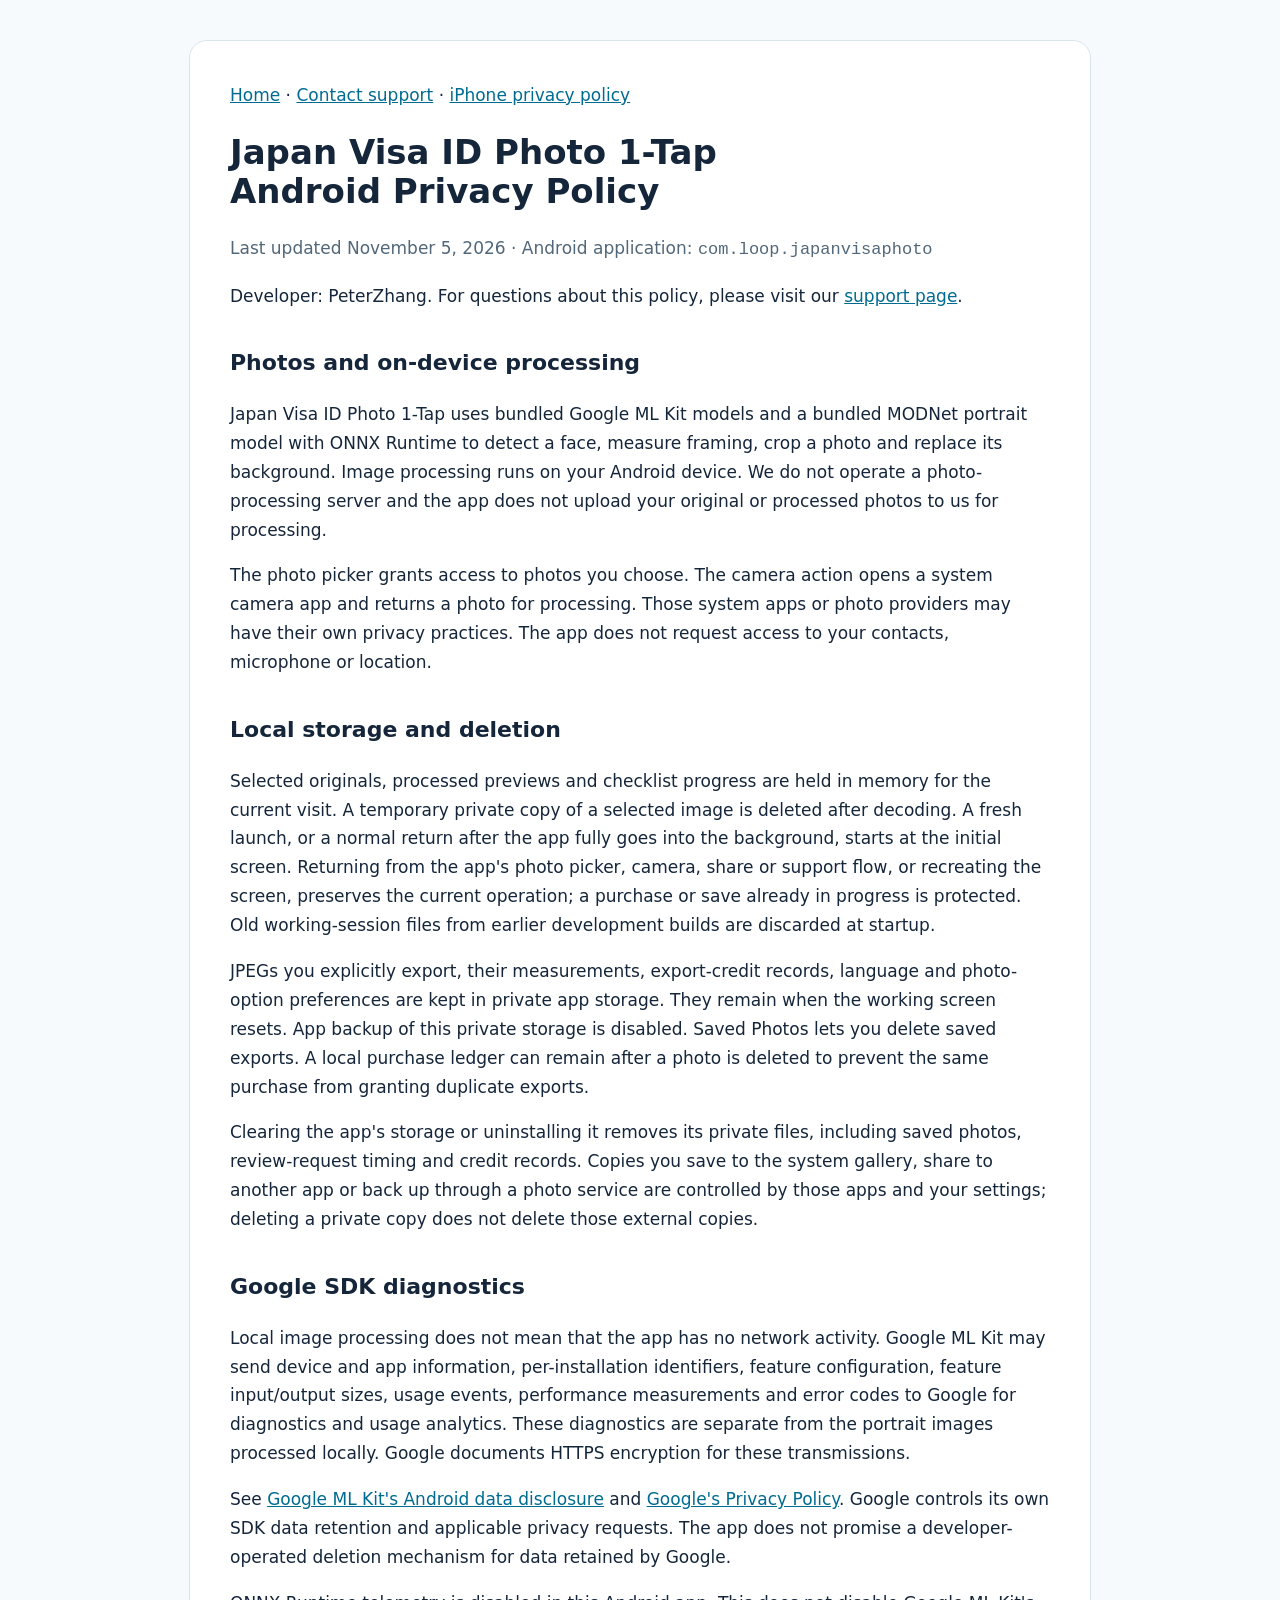
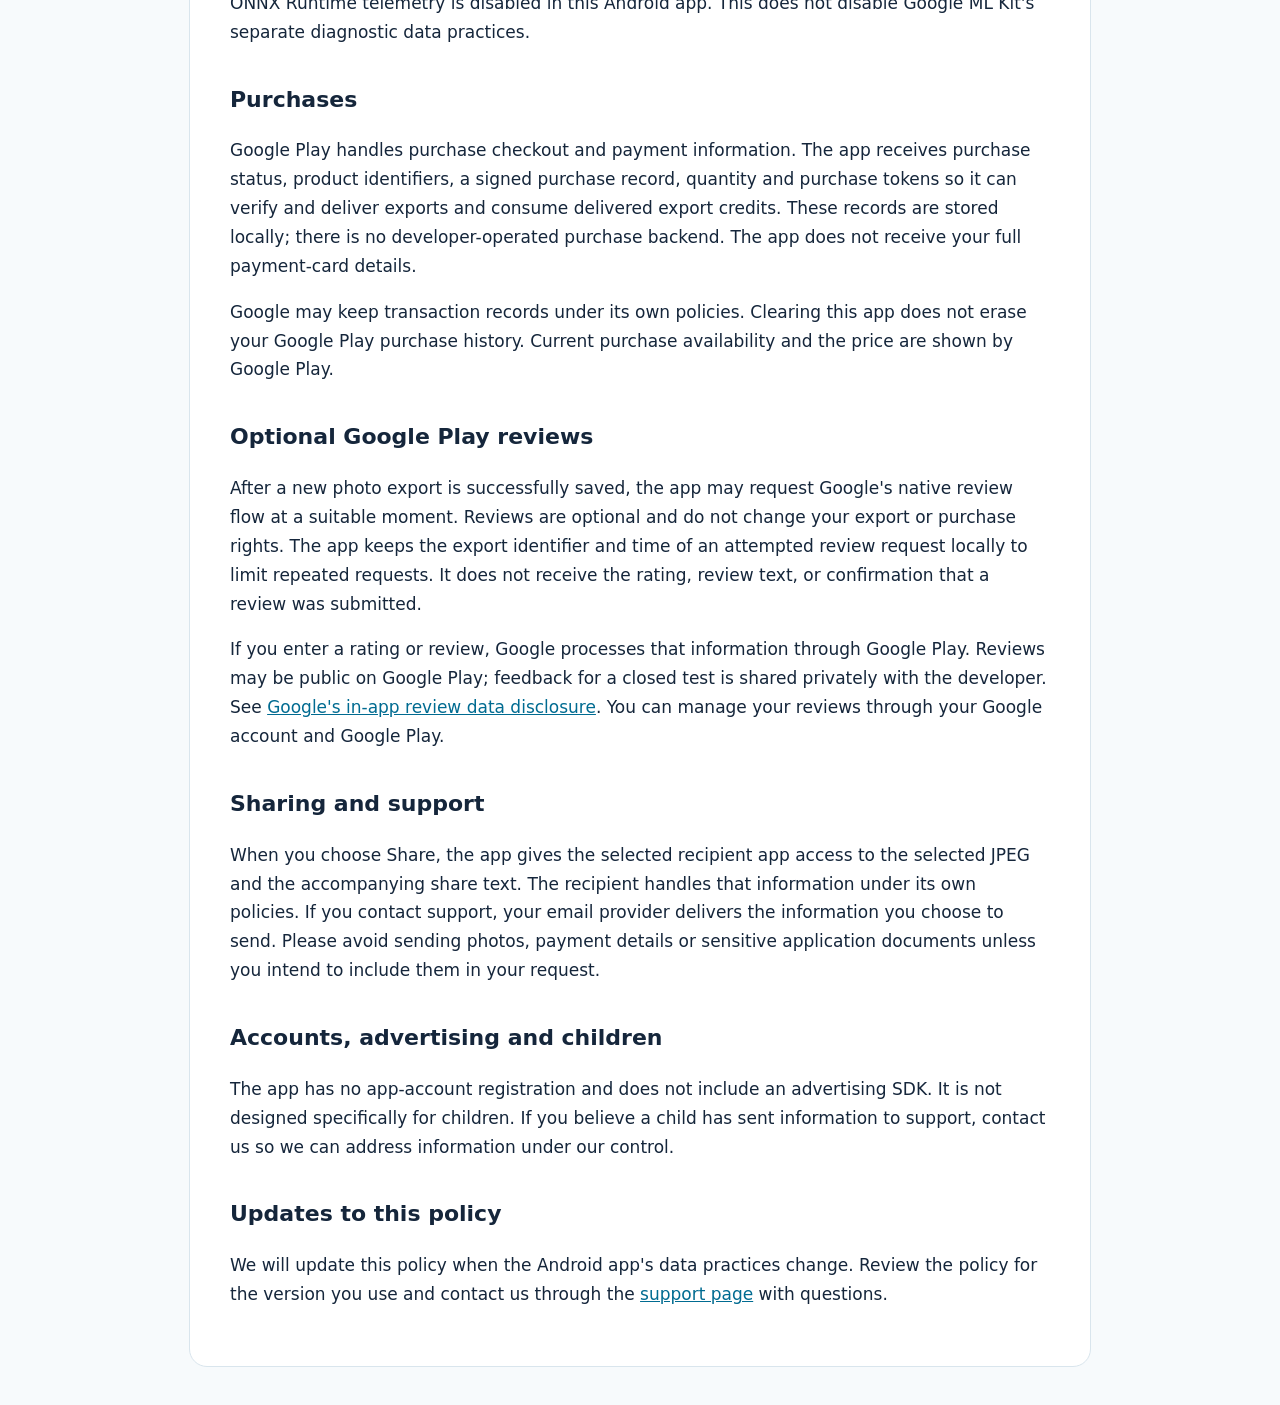
==== privacy-android.html @ f91da4f9 "Publish localized support and current Android privacy policy" ====
<!doctype html>
<html lang="en">
<head>
<meta charset="utf-8">
<meta name="viewport" content="width=device-width,initial-scale=1">
<title>Android Privacy Policy | Japan Visa ID Photo 1-Tap</title>
<meta name="description" content="Android privacy policy for Japan Visa ID Photo 1-Tap: local photo processing, saved exports, SDK diagnostics, purchases and optional reviews.">
<style>
body{font:17px/1.7 system-ui,sans-serif;color:#15263b;background:#f7fafc;margin:0;padding:40px 24px}main{max-width:820px;margin:auto;background:white;padding:40px;border:1px solid #d9e5ed;border-radius:18px}h1{line-height:1.15}h2{font-size:22px;margin-top:34px}a{color:#006b91}.muted{color:#526779}code{overflow-wrap:anywhere}@media(max-width:600px){body{padding:16px}main{padding:24px}}
</style>
</head>
<body><main>
<nav aria-label="Related pages"><a href="/">Home</a> · <a href="/support.html#en">Contact support</a> · <a href="/privacy.html">iPhone privacy policy</a></nav>
<h1>Japan Visa ID Photo 1-Tap<br>Android Privacy Policy</h1>
<p class="muted">Last updated November 5, 2026 · Android application: <code>com.loop.japanvisaphoto</code></p>
<p>Developer: PeterZhang. For questions about this policy, please visit our <a href="/support.html#en">support page</a>.</p>
<h2>Photos and on-device processing</h2>
<p>Japan Visa ID Photo 1-Tap uses bundled Google ML Kit models and a bundled MODNet portrait model with ONNX Runtime to detect a face, measure framing, crop a photo and replace its background. Image processing runs on your Android device. We do not operate a photo-processing server and the app does not upload your original or processed photos to us for processing.</p>
<p>The photo picker grants access to photos you choose. The camera action opens a system camera app and returns a photo for processing. Those system apps or photo providers may have their own privacy practices. The app does not request access to your contacts, microphone or location.</p>
<h2>Local storage and deletion</h2>
<p>Selected originals, processed previews and checklist progress are held in memory for the current visit. A temporary private copy of a selected image is deleted after decoding. A fresh launch, or a normal return after the app fully goes into the background, starts at the initial screen. Returning from the app's photo picker, camera, share or support flow, or recreating the screen, preserves the current operation; a purchase or save already in progress is protected. Old working-session files from earlier development builds are discarded at startup.</p>
<p>JPEGs you explicitly export, their measurements, export-credit records, language and photo-option preferences are kept in private app storage. They remain when the working screen resets. App backup of this private storage is disabled. Saved Photos lets you delete saved exports. A local purchase ledger can remain after a photo is deleted to prevent the same purchase from granting duplicate exports.</p>
<p>Clearing the app's storage or uninstalling it removes its private files, including saved photos, review-request timing and credit records. Copies you save to the system gallery, share to another app or back up through a photo service are controlled by those apps and your settings; deleting a private copy does not delete those external copies.</p>
<h2>Google SDK diagnostics</h2>
<p>Local image processing does not mean that the app has no network activity. Google ML Kit may send device and app information, per-installation identifiers, feature configuration, feature input/output sizes, usage events, performance measurements and error codes to Google for diagnostics and usage analytics. These diagnostics are separate from the portrait images processed locally. Google documents HTTPS encryption for these transmissions.</p>
<p>See <a href="https://developers.google.com/ml-kit/android-data-disclosure">Google ML Kit's Android data disclosure</a> and <a href="https://policies.google.com/privacy">Google's Privacy Policy</a>. Google controls its own SDK data retention and applicable privacy requests. The app does not promise a developer-operated deletion mechanism for data retained by Google.</p>
<p>ONNX Runtime telemetry is disabled in this Android app. This does not disable Google ML Kit's separate diagnostic data practices.</p>
<h2>Purchases</h2>
<p>Google Play handles purchase checkout and payment information. The app receives purchase status, product identifiers, a signed purchase record, quantity and purchase tokens so it can verify and deliver exports and consume delivered export credits. These records are stored locally; there is no developer-operated purchase backend. The app does not receive your full payment-card details.</p>
<p>Google may keep transaction records under its own policies. Clearing this app does not erase your Google Play purchase history. Current purchase availability and the price are shown by Google Play.</p>
<h2>Optional Google Play reviews</h2>
<p>After a new photo export is successfully saved, the app may request Google's native review flow at a suitable moment. Reviews are optional and do not change your export or purchase rights. The app keeps the export identifier and time of an attempted review request locally to limit repeated requests. It does not receive the rating, review text, or confirmation that a review was submitted.</p>
<p>If you enter a rating or review, Google processes that information through Google Play. Reviews may be public on Google Play; feedback for a closed test is shared privately with the developer. See <a href="https://developer.android.com/guide/playcore/in-app-review#data-safety">Google's in-app review data disclosure</a>. You can manage your reviews through your Google account and Google Play.</p>
<h2>Sharing and support</h2>
<p>When you choose Share, the app gives the selected recipient app access to the selected JPEG and the accompanying share text. The recipient handles that information under its own policies. If you contact support, your email provider delivers the information you choose to send. Please avoid sending photos, payment details or sensitive application documents unless you intend to include them in your request.</p>
<h2>Accounts, advertising and children</h2>
<p>The app has no app-account registration and does not include an advertising SDK. It is not designed specifically for children. If you believe a child has sent information to support, contact us so we can address information under our control.</p>
<h2>Updates to this policy</h2>
<p>We will update this policy when the Android app's data practices change. Review the policy for the version you use and contact us through the <a href="/support.html#en">support page</a> with questions.</p>
</main></body></html>
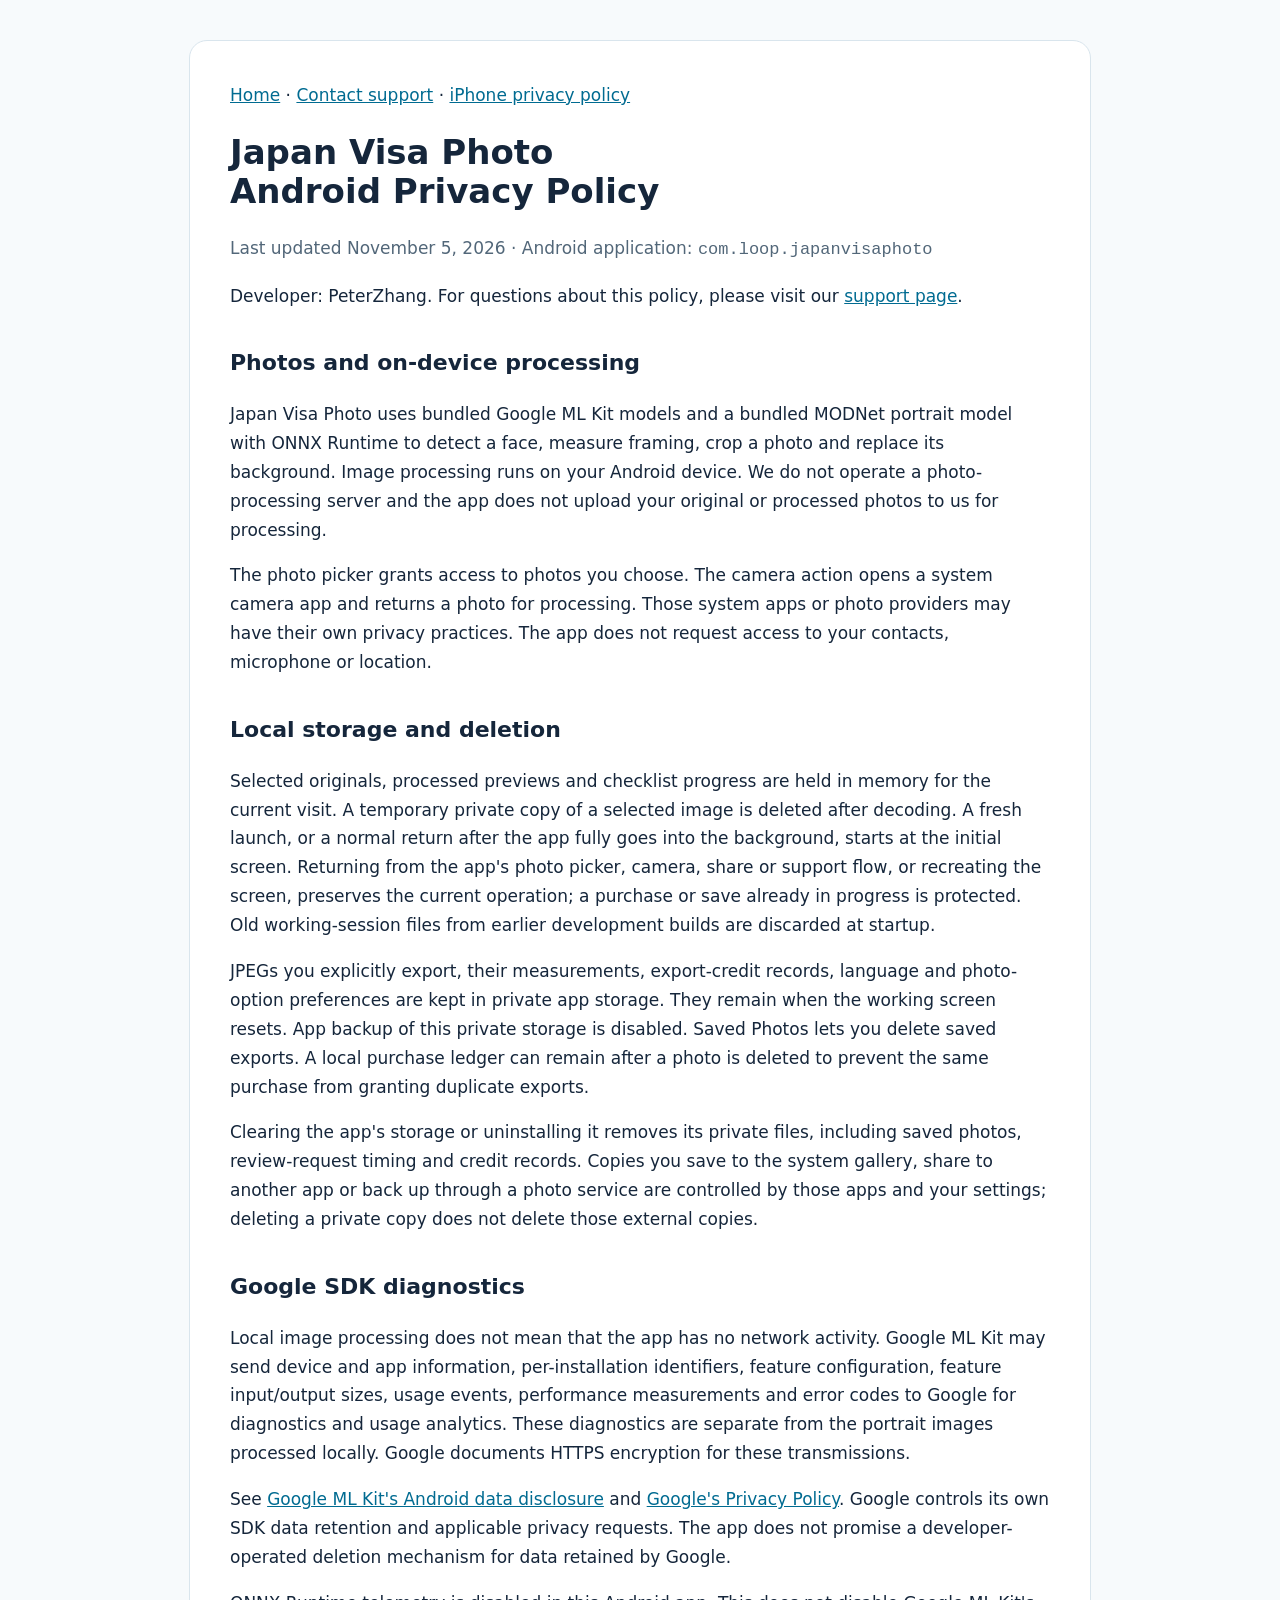
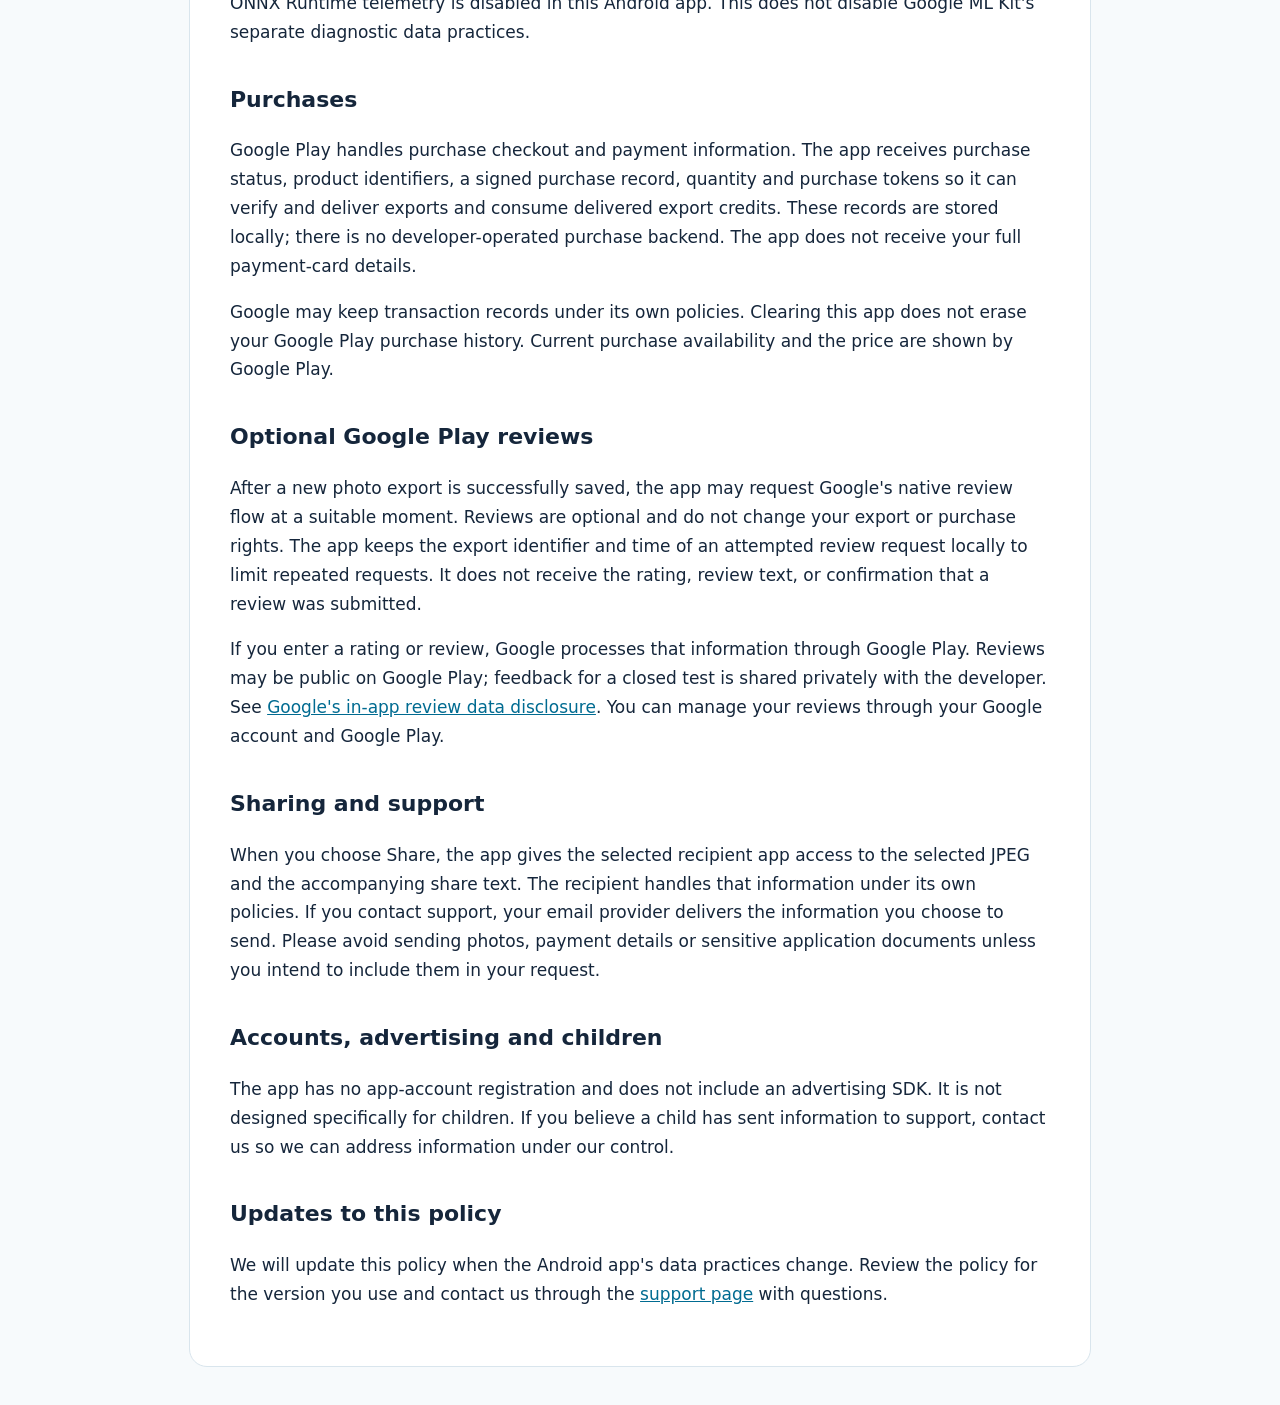
==== commit 75ceca1a: "Use the short Japan Visa Photo website brand" ====
--- a/privacy-android.html
+++ b/privacy-android.html
@@ -3,19 +3,19 @@
 <head>
 <meta charset="utf-8">
 <meta name="viewport" content="width=device-width,initial-scale=1">
-<title>Android Privacy Policy | Japan Visa ID Photo 1-Tap</title>
-<meta name="description" content="Android privacy policy for Japan Visa ID Photo 1-Tap: local photo processing, saved exports, SDK diagnostics, purchases and optional reviews.">
+<title>Android Privacy Policy | Japan Visa Photo</title>
+<meta name="description" content="Android privacy policy for Japan Visa Photo: local photo processing, saved exports, SDK diagnostics, purchases and optional reviews.">
 <style>
 body{font:17px/1.7 system-ui,sans-serif;color:#15263b;background:#f7fafc;margin:0;padding:40px 24px}main{max-width:820px;margin:auto;background:white;padding:40px;border:1px solid #d9e5ed;border-radius:18px}h1{line-height:1.15}h2{font-size:22px;margin-top:34px}a{color:#006b91}.muted{color:#526779}code{overflow-wrap:anywhere}@media(max-width:600px){body{padding:16px}main{padding:24px}}
 </style>
 </head>
 <body><main>
 <nav aria-label="Related pages"><a href="/">Home</a> · <a href="/support.html#en">Contact support</a> · <a href="/privacy.html">iPhone privacy policy</a></nav>
-<h1>Japan Visa ID Photo 1-Tap<br>Android Privacy Policy</h1>
+<h1>Japan Visa Photo<br>Android Privacy Policy</h1>
 <p class="muted">Last updated November 5, 2026 · Android application: <code>com.loop.japanvisaphoto</code></p>
 <p>Developer: PeterZhang. For questions about this policy, please visit our <a href="/support.html#en">support page</a>.</p>
 <h2>Photos and on-device processing</h2>
-<p>Japan Visa ID Photo 1-Tap uses bundled Google ML Kit models and a bundled MODNet portrait model with ONNX Runtime to detect a face, measure framing, crop a photo and replace its background. Image processing runs on your Android device. We do not operate a photo-processing server and the app does not upload your original or processed photos to us for processing.</p>
+<p>Japan Visa Photo uses bundled Google ML Kit models and a bundled MODNet portrait model with ONNX Runtime to detect a face, measure framing, crop a photo and replace its background. Image processing runs on your Android device. We do not operate a photo-processing server and the app does not upload your original or processed photos to us for processing.</p>
 <p>The photo picker grants access to photos you choose. The camera action opens a system camera app and returns a photo for processing. Those system apps or photo providers may have their own privacy practices. The app does not request access to your contacts, microphone or location.</p>
 <h2>Local storage and deletion</h2>
 <p>Selected originals, processed previews and checklist progress are held in memory for the current visit. A temporary private copy of a selected image is deleted after decoding. A fresh launch, or a normal return after the app fully goes into the background, starts at the initial screen. Returning from the app's photo picker, camera, share or support flow, or recreating the screen, preserves the current operation; a purchase or save already in progress is protected. Old working-session files from earlier development builds are discarded at startup.</p>
